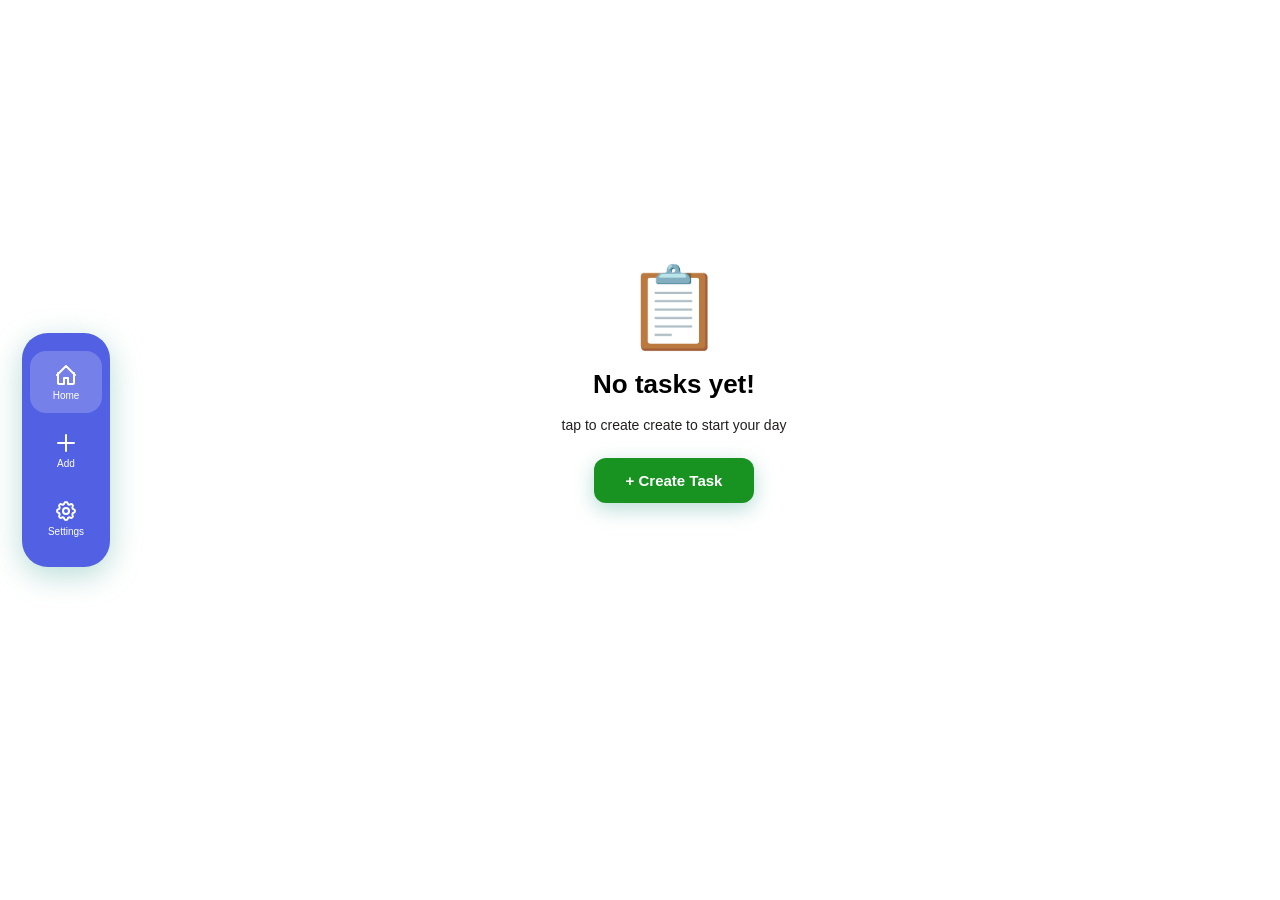
==== index.html @ 94e23e77 "Add files via upload" ====
<!doctype html>
<html lang="en">
  <head>
    <meta charset="UTF-8">
    <meta name="viewport" content="width=device-width,initial-scale=1.0">
    <title>ReFocusGen | Organize Tasks, Focus Better, Stay Productive</title>
    <link rel="icon" href="R.png" type="image/png">
    <meta name="description" content="ReFocusGen is a modern productivity and focus management platform designed to help users organize tasks, improve focus sessions and boost daily productivity with a clean and lightweight experience.">
    <meta name="keywords" content="productivity app, focus management, task manager, focus tool, productivity platform, daily planner, focus sessions, ReFocusGen">
    <link rel="preconnect" href="https://fonts.googleapis.com">
    <link rel="preconnect" href="https://fonts.gstatic.com" crossorigin>
    <link rel="stylesheet" href="style.css">
  </head>
  <body class="home-page">

    <nav class="navbar">
      <a href="index.html" class="navbar-link">
        <svg xmlns="http://www.w3.org/2000/svg" width="22" height="22" fill="none" viewBox="0 0 24 24" stroke="currentColor" stroke-width="2">
          <path stroke-linecap="round" stroke-linejoin="round" d="M3 12L12 3l9 9M4 10v10a1 1 0 001 1h5v-6h4v6h5a1 1 0 001-1V10" />
        </svg>
        <span>Home</span>
      </a>
      <a href="add.html" class="navbar-link">
        <svg xmlns="http://www.w3.org/2000/svg" width="22" height="22" fill="none" viewBox="0 0 24 24" stroke="currentColor" stroke-width="2">
          <path stroke-linecap="round" stroke-linejoin="round" d="M12 4v16m8-8H4" />
        </svg>
        <span>Add</span>
      </a>
      <a href="settings.html" class="navbar-link">
        <svg xmlns="http://www.w3.org/2000/svg" width="22" height="22" fill="none" viewBox="0 0 24 24" stroke="currentColor" stroke-width="2">
          <path stroke-linecap="round" stroke-linejoin="round" d="M10.325 4.317c.426-1.756 2.924-1.756 3.35 0a1.724 1.724 0 002.573 1.066c1.543-.94 3.31.826 2.37 2.37a1.724 1.724 0 001.065 2.572c1.756.426 1.756 2.924 0 3.35a1.724 1.724 0 00-1.066 2.573c.94 1.543-.826 3.31-2.37 2.37a1.724 1.724 0 00-2.572 1.065c-.426 1.756-2.924 1.756-3.35 0a1.724 1.724 0 00-2.573-1.066c-1.543.94-3.31-.826-2.37-2.37a1.724 1.724 0 00-1.065-2.572c-1.756-.426-1.756-2.924 0-3.35a1.724 1.724 0 001.066-2.573c-.94-1.543.826-3.31 2.37-2.37.996.608 2.296.07 2.572-1.065z" />
          <path stroke-linecap="round" stroke-linejoin="round" d="M15 12a3 3 0 11-6 0 3 3 0 016 0z" />
        </svg>
        <span>Settings</span>
      </a>
    </nav>

    <div id="empty-home" class="empty-state" style="display:none;">
      <div class="empty-icon">📋</div>
      <h3 class="big">No tasks yet!</h3>
      <p class="war">tap to create create to start your day</p>
      <a href="add.html">
        <button class="add-btn-empty">+ Create Task</button>
      </a>
    </div>

    <div id="mainContent" style="display:none;">
      <h2 class="home-title">Dashboard</h2>

      <div class="dash-filter-row">
        <select id="filterPriority" class="dash-filter-select" onchange="renderDashboard()">
          <option value="">All Priorities</option>
          <option value="easy">🟢 Easy</option>
          <option value="medium">🟡 Medium</option>
          <option value="hard">🔴 Hard</option>
          <option value="important">⭐ Important</option>
        </select>
        <select id="filterCategory" class="dash-filter-select" onchange="renderDashboard()">
          <option value="">All Categories</option>
          <option value="Education">🎓 Education</option>
          <option value="Personal">🏠 Personal</option>
          <option value="Work">💼 Work</option>
          <option value="other">📌 Other</option>
        </select>
      </div>

      <div class="dash-section">
        <div class="dash-section-title">Overall Progress</div>
        <div class="dash-main-row">
          <div class="dash-circle-wrap main-circle">
            <div id="overallDonut"></div>
            <div class="dash-circle-label">All Tasks</div>
            <div id="overallDetail" class="evedetail"></div>
          </div>
          <div class="dash-circle-wrap main-circle">
            <div id="todayDonut"></div>
            <div class="dash-circle-label">Today</div>
            <div id="todayDetail" class="dash-detail"></div>
          </div>
        </div>
      </div>

      <div class="dash-section">
        <div class="dash-section-title">By Priority</div>
        <div class="dash-grid" id="priorityGrid"></div>
      </div>

      <div class="dash-section">
        <div class="dash-section-title">By Category</div>
        <div class="dash-grid" id="categoryGrid"></div>
      </div>
      <div class="dash-legend">
        <span class="legend-dot" style="background:#4caf50;"></span> Completed
        <span class="legend-dot" style="background:#ef5350; margin-left:14px;"></span> Overdue
        <span class="legend-dot"></span> Pending
      </div>
    </div>

    <script src="script.js" defer></script>
  </body>
</html>
---- style.css ----
* {
  box-sizing: border-box;
  margin: 0;
  padding: 0;
}

body {
  font-size: 14px;
  font-family: 'Poppins', sans-serif;
}
.navbar {
  display: flex;
  align-items: center;
  flex-direction: row;
  justify-content: space-around;
  position: fixed;
  bottom: 20px;
  right: 20px;
  left: 20px;
  height: 64px;
  background-color:#5261e3 ;
  border-radius: 22px;
  box-shadow: 0 8px 30px rgba(75, 168, 153, 0.4);
  padding: 0 10px;
  z-index: 100;
}

.navbar-link {
  display: flex;
  flex-direction: column;
  align-items: center;
  text-decoration: none;
  color: white;
  font-size: 11px;
  font-family: 'Poppins', sans-serif;
  gap: 3px;
  padding: 8px 16px;
  border-radius: 14px;
  transition: all 0.2s ease;
}

.navbar-link:hover,
.navbar-link.active {
  color:white;
  background: rgba(255, 255, 255, 0.2);
}

.navbar-link svg {
  width: 22px;
  height: 22px;
}

.home-page {
  background-color: white;
  min-height: 100vh;
  padding: 30px 20px 100px;
}

.home-title {
  font-family: 'Inter', sans-serif;
  font-size: 26px;
  font-weight: 700;
  color: black;
  margin-bottom: 16px;
  text-align: center;
}
.empty-state {
  display: flex;
  flex-direction: column;
  align-items: center;
  justify-content: center;
  text-align: center;
  padding: 60px 30px 120px;
  min-height: 80vh;
  gap: 14px;
}

.empty-icon {
  font-size: 80px;
  animation: float 3s ease-in-out infinite;
}

@keyframes float {
  0%, 100% { transform: translateY(0); }
  50% { transform: translateY(-10px); }
}
.empty-img {
  object-fit: contain;
  width: 100%;
  max-width: 280px;
  height: 200px;
}
.big {
  font-family: 'Inter', sans-serif;
  font-size: 24px;
  font-weight: 700;
  color:black ;
}

.war {
  font-family: 'Poppins', sans-serif;
  font-size: 14px;
  color: #231f1f;
  max-width: 280px;
  line-height: 1.6;
}

.add-btn-empty {
  background-color: #189322;
  color: white;
  border: none;
  border-radius: 12px;
  font-family: 'Poppins', sans-serif;
  font-size: 15px;
  font-weight: 600;
  padding: 14px 32px;
  cursor: pointer;
  margin-top: 8px;
  box-shadow: 0 6px 20px rgba(75, 168, 153, 0.4);
  transition: all 0.2s ease;
}

.add-btn-empty:hover {
  transform: scale(1.10);
  box-shadow: 0 10px 30px rgba(75, 168, 153, 0.5);
}
.dash-filter-row {
  display: flex;
  gap: 8px;
  margin-bottom: 16px;
}
.dash-filter-select {
  flex: 1;
  padding: 10px 12px;
  border-radius: 12px;
  border: 2px solid #d0ecea;
  background: #ffffff;
  font-family: 'Poppins', sans-serif;
  font-size: 13px;
  color: #1a3a38;
  outline: none;
  cursor: pointer;
  appearance: none;
  -webkit-appearance: none;
  background-image: url("data:image/svg+xml,%3Csvg xmlns='http://www.w3.org/2000/svg' width='14' height='14' fill='none' viewBox='0 0 24 24' stroke='%234ba899'%3E%3Cpath stroke-linecap='round' stroke-linejoin='round' stroke-width='2' d='M19 9l-7 7-7-7'/%3E%3C/svg%3E");
  background-repeat: no-repeat;
  background-position: right 10px center;
  padding-right: 30px;
  transition: border-color 0.2s;
}
.dash-filter-select:focus {
  border-color: #4ba899;
}
.dash-section {
  background: #ffffff;
  border-radius: 20px;
  padding: 18px 16px 20px;
  margin-bottom: 16px;
  box-shadow: 0 4px 20px rgba(0,0,0,0.06);
}

.dash-section-title {
  font-family: 'Inter', sans-serif;
  font-size: 13px;
  font-weight: 700;
  color: black;
  text-transform: uppercase;
  letter-spacing: 1px;
  margin-bottom: 16px;
}

.dash-main-row {
  display: flex;
  justify-content: space-around;
  align-items: flex-start;
  gap: 10px;
}
.dash-grid {
  display: grid;
  grid-template-columns: 1fr 1fr;
  gap: 14px;
}
.dash-grid.dash-grid-single {
  grid-template-columns: 1fr;
  max-width: 160px;
  margin: 0 auto;
}
.dash-circle-wrap {
  display: flex;
  flex-direction: column;
  align-items: center;
  gap: 6px;
}
.dash-circle-wrap svg {
  display: block;
}
.dash-circle-label {
  font-family: 'Poppins', sans-serif;
  font-size: 13px;
  font-weight: 600;
  color: #1a3a38;
  text-align: center;
}
.evedetail {
  display: flex;
  flex-direction: column;
  align-items: center;
  gap: 2px;
}
.detail-done {
  font-family: 'Poppins', sans-serif;
  font-size: 11px;
  font-weight: 600;
  color: #4caf50;
}
.detail-overdue {
  font-family: 'Poppins', sans-serif;
  font-size: 11px;
  font-weight: 600;
  color:#b01717 ;
}
.detail-left {
  font-family: 'Poppins', sans-serif;
  font-size: 11px;
  font-weight: 600;
  color: #ff9800;
}

.detail-none {
  font-family: 'Poppins', sans-serif;
  font-size: 11px;
  color: #bbb;
}

.dash-legend {
  display: flex;
  align-items: center;
  justify-content: center;
  font-family: 'Poppins', sans-serif;
  font-size: 12px;
  color: #6b8e8b;
  gap: 6px;
  margin-top: 4px;
  margin-bottom: 8px;
}

.legend-dot {
  display: inline-block;
  width: 10px;
  height: 10px;
  border-radius: 50%;
  background:#ff9800; 
  margin-left:14px;
}
.task-container {
  display: flex;
  flex-direction: column;
  gap: 14px;
  border: 2px soild black;
}
.card-task {
  background: #ffffff;
  border-radius: 18px;
  padding: 18px 20px;
  display: flex;
  flex-direction: column;
  gap: 10px;
  box-shadow: 0 4px 20px rgba(0, 0, 0, 0.07);
  border-left: 5px solid #4ba899;
  transition: box-shadow 0.2s ease;
}

.card-task:hover {
  box-shadow: 0 8px 30px rgba(0, 0, 0, 0.13);
}

.taskh {
  font-family: 'Inter', sans-serif;
  font-size: 16px;
  font-weight: 700;
  color: #1a3a38;
  text-transform: uppercase;
  letter-spacing: 0.5px;
  border-bottom: 2px solid #064b29;
  padding-bottom: 8px;
  text-align: center;
}

.details-html {
  display: flex;
  flex-direction: column;
  gap: 4px;
}

.taskother,
.category-tag {
  font-family: 'Poppins', sans-serif;
  font-size: 13px;
  color: #5a7a78;
}

.task-fade {
  opacity: 0.6;
  filter: grayscale(30%);
  border-left-color: #4caf50;
}

.tick-mark {
  color: #4caf50;
  margin-right: 6px;
  font-size: 1rem;
  font-weight: bold;
}
.done {
  background: linear-gradient(to right, #4caf50, #056b0e);
  color: white;
  border: none;
  padding: 7px 14px;
  border-radius: 8px;
  cursor: pointer;
  font-family: 'Poppins', sans-serif;
  font-size: 13px;
  transition: all 0.2s ease;
}

.done:hover { transform: scale(1.05); box-shadow: 0 4px 15px rgba(76,175,80,0.4); }

.edit {
  background: linear-gradient(to left, #2935f8, #0d1c74);
  color: white;
  border: none;
  padding: 7px 14px;
  border-radius: 8px;
  cursor: pointer;
  font-family: 'Poppins', sans-serif;
  font-size: 13px;
  transition: all 0.2s ease;
}

.edit:hover { transform: scale(1.05); box-shadow: 0 4px 15px rgba(41,53,248,0.4); }

.delete {
  background: linear-gradient(to top, #ef5350, #c62828);
  color: white;
  border: none;
  padding: 7px 14px;
  border-radius: 8px;
  cursor: pointer;
  font-family: 'Poppins', sans-serif;
  font-size: 13px;
  transition: all 0.2s ease;
}

.delete:hover { transform: scale(1.05); box-shadow: 0 4px 15px rgba(239,83,80,0.4); }

.schedule {
  background:linear-gradient(to bottom,#88d26e,#ec906f,#eda5df);
  min-height: 100vh;
  display: flex;
  flex-direction: column;
  align-items: center;
  padding: 30px 20px 120px;
}

.add-page-wrapper {
  width: 100%;
  max-width: 420px;
}

.add-header {
  text-align: center;
  margin-bottom: 24px;
}

.add-header-icon {
  font-size: 48px;
  margin-bottom: 8px;
}

.add-title {
  font-family: 'Inter', sans-serif;
  color: white;
  font-size: 24px;
  font-weight: 700;
  text-transform: uppercase;
  letter-spacing: 1px;
  text-shadow: 0 2px 8px rgba(0,0,0,0.15);
}

.add-subtitle {
  font-family: 'Poppins', sans-serif;
  color: rgba(255,255,255,0.8);
  font-size: 13px;
  margin-top: 4px;
}

.input-group {
  background: rgba(255, 255, 255, 0.15);
  backdrop-filter: blur(12px);
  -webkit-backdrop-filter: blur(12px);
  border: 1px solid rgba(255, 255, 255, 0.3);
  padding: 24px 22px;
  border-radius: 24px;
  display: flex;
  flex-direction: column;
  gap: 4px;
  box-shadow: 0 8px 32px rgba(0,0,0,0.12);
}

.form {
  display: flex;
  flex-direction: column;
  gap: 7px;
  margin-bottom: 16px;
}
.form label {
  color: white;
  font-size: 13px;
  font-weight: 600;
  font-family: 'Poppins', sans-serif;
  display: flex;
  align-items: center;
  gap: 6px;
}
.label-icon { font-size: 15px; }
#taskwork,
#time {
  width: 100%;
  padding: 12px 14px;
  border-radius: 12px;
  border: 2px solid rgba(255,255,255,0.4);
  background: #ececec;
  font-family: 'Poppins', sans-serif;
  font-size: 14px;
  color: #333;
  outline: none;
  transition: all 0.2s ease;
}
#taskwork:focus,
#time:focus {
  border-color: #4ba899;
  background: #ffffff;
  box-shadow: 0 0 0 3px rgba(75, 168, 153, 0.2);
}
#taskwork::placeholder { 
  color: #aaa; }
.tasklevel,
.worktype {
  width: 100%;
  padding: 12px 14px;
  border-radius: 12px;
  background: rgba(255,255,255,0.9);
  border: 2px solid rgba(255,255,255,0.4);
  font-family: 'Poppins', sans-serif;
  font-size: 14px;
  color: #333;
  outline: none;
  cursor: pointer;
  appearance: none;
  -webkit-appearance: none;
  background-image: url("data:image/svg+xml,%3Csvg xmlns='http://www.w3.org/2000/svg' width='16' height='16' fill='none' viewBox='0 0 24 24' stroke='%23666'%3E%3Cpath stroke-linecap='round' stroke-linejoin='round' stroke-width='2' d='M19 9l-7 7-7-7'/%3E%3C/svg%3E");
  background-repeat: no-repeat;
  background-position: right 12px center;
  padding-right: 36px;
  transition: all 0.2s ease;
}
.tasklevel:focus,
.worktype:focus {
  border-color: #4ba899;
  background-color: #ffffff;
  box-shadow: 0 0 0 3px rgba(75, 168, 153, 0.2);
}
.create-btn {
  display: flex;
  justify-content: center;
  margin-top: 8px;
}
.add-task-btn {
  display: flex;
  align-items: center;
  gap: 8px;
  padding: 14px 36px;
  border: none;
  border-radius: 50px;
  background-color: white;
  color: #2a7a72;
  font-family: 'Poppins', sans-serif;
  font-size: 15px;
  font-weight: 700;
  cursor: pointer;
  box-shadow: 0 6px 20px rgba(0,0,0,0.15);
  transition: all 0.25s ease;
  position: relative;
  overflow: hidden;
}

.add-task-btn::before {
  content: '';
  position: absolute;
  inset: -2px;
  border-radius: 52px;
  background: linear-gradient(to left, #4ba899, #c47834);
  z-index: -1;
}

.add-task-btn:hover { transform: translateY(-2px); box-shadow: 0 10px 30px rgba(0,0,0,0.2); }
.add-task-btn:active { transform: translateY(0); }

.btn-icon { font-size: 20px; font-weight: 700; line-height: 1; }
.taskpreview {
  margin-top: 28px;
  display: flex;
  flex-direction: column;
  gap: 14px;
  padding-bottom: 80px;
  width: 100%;
  max-width: 420px;
}
.preview-card { 
  border-left-color: #e4b27c; }

.preview-empty {
  text-align: center;
  color: rgba(255,255,255,0.7);
  font-family: 'Poppins', sans-serif;
  font-size: 14px;
  padding: 20px;
  background: rgba(255,255,255,0.1);
  border-radius: 14px;
  border: 1px dashed rgba(255,255,255,0.4);
}
.focus-mode-btn {
  position: fixed;
  top: 18px;
  right: 18px;
  z-index: 90;
  display: flex;
  align-items: center;
  gap: 6px;
  padding: 10px 16px;
  background: #868686;
  backdrop-filter: blur(10px);
  -webkit-backdrop-filter: blur(10px);
  border:2px solid #e2df8c;
  border-radius: 50px;
  color: #cccf77;
  font-family: 'Poppins', sans-serif;
  font-size: 13px;
  font-weight: 600;
  cursor: pointer;
  box-shadow: 0 4px 16px rgba(0,0,0,0.15);
  transition: all 0.2s ease;
}

.focus-mode-btn:hover {
  background: rgba(255,255,255,0.35);
  transform: translateY(-1px);
  color:#f2c4c1 ;
}

.focus-overlay {
  position: fixed;
  inset: 0;
  background: rgba(0,0,0,0.6);
  backdrop-filter: blur(6px);
  display: flex;
  align-items: center;
  justify-content: center;
  z-index: 200;
  padding: 20px;
}

.focus-setup-card {
  background: #ffffff;
  border-radius: 28px;
  padding: 32px 28px;
  width: 100%;
  max-width: 360px;
  position: relative;
  box-shadow: 0 20px 60px rgba(0,0,0,0.3);
}

.focus-close-btn {
  position: absolute;
  top: 16px;
  right: 16px;
  background: #f0f0f0;
  border: none;
  border-radius: 50%;
  width: 34px;
  height: 34px;
  font-size: 16px;
  cursor: pointer;
  display: flex;
  align-items: center;
  justify-content: center;
  color: #555;
  transition: background 0.2s;
}

.focus-close-btn:hover { background: #e0e0e0; }

.focus-setup-icon {
  font-size: 48px;
  text-align: center;
  margin-bottom: 8px;
}

.focus-setup-title {
  font-family: 'Inter', sans-serif;
  font-size: 22px;
  font-weight: 700;
  color: #1a3a38;
  text-align: center;
  margin-bottom: 4px;
}

.focus-setup-sub {
  font-family: 'Poppins', sans-serif;
  font-size: 13px;
  color: #888;
  text-align: center;
  margin-bottom: 24px;
}

.focus-form {
  display: flex;
  flex-direction: column;
  gap: 12px;
}

.focus-label {
  font-family: 'Poppins', sans-serif;
  font-size: 12px;
  font-weight: 700;
  color: #4ba899;
  text-transform: uppercase;
  letter-spacing: 0.8px;
}

.focus-select,
.focus-input {
  width: 100%;
  padding: 11px 14px;
  border-radius: 12px;
  border: 2px solid #d0ecea;
  font-family: 'Poppins', sans-serif;
  font-size: 14px;
  color: #1a3a38;
  outline: none;
  background: #f8fffe;
  transition: border-color 0.2s;
}

.focus-select:focus,
.focus-input:focus { border-color: #4ba899; }

.focus-presets {
  display: flex;
  gap: 8px;
}

.focus-preset {
  flex: 1;
  padding: 9px 0;
  border-radius: 10px;
  border: 2px solid #d0ecea;
  background: #f8fffe;
  font-family: 'Poppins', sans-serif;
  font-size: 13px;
  font-weight: 600;
  color: #4ba899;
  cursor: pointer;
  transition: all 0.2s;
}

.focus-preset.active,
.focus-preset:hover {
  background: #4ba899;
  border-color: #4ba899;
  color: white;
}

.focus-sound-label {
  display: flex;
  align-items: center;
  gap: 10px;
  font-family: 'Poppins', sans-serif;
  font-size: 14px;
  color: #1a3a38;
  cursor: pointer;
  padding: 10px 14px;
  border-radius: 12px;
  background: #f8fffe;
  border: 2px solid #d0ecea;
}

.focus-sound-label input[type="checkbox"] {
  width: 18px;
  height: 18px;
  accent-color: #4ba899;
  cursor: pointer;
}

.focus-start-btn {
  width: 100%;
  padding: 15px;
  background: linear-gradient(to right, #4ba899, #2a7a72);
  color: white;
  border: none;
  border-radius: 14px;
  font-family: 'Poppins', sans-serif;
  font-size: 15px;
  font-weight: 700;
  cursor: pointer;
  box-shadow: 0 6px 20px rgba(75,168,153,0.4);
  transition: all 0.2s ease;
  margin-top: 4px;
}

.focus-start-btn:hover { transform: translateY(-2px); box-shadow: 0 10px 30px rgba(75,168,153,0.5); }

.focus-screen {
  position: fixed;
  inset: 0;
  background: linear-gradient(to bottom,#113e2d,#0d4415);
  display: flex;
  align-items: center;
  justify-content: center;
  z-index: 300;
  flex-direction: column;
}

.focus-screen-inner {
  display: flex;
  flex-direction: column;
  align-items: center;
  gap: 14px;
  padding: 40px 30px 100px;
  width: 100%;
  max-width: 380px;
  text-align: center;
}

.focus-stop-btn {
  position: fixed;
  top: 20px;
  right: 20px;
  background: rgba(255,255,255,0.15);
  border: 1px solid rgba(255,255,255,0.3);
  color: white;
  border-radius: 50px;
  padding: 10px 18px;
  font-family: 'Poppins', sans-serif;
  font-size: 13px;
  font-weight: 600;
  cursor: pointer;
  transition: background 0.2s;
}

.focus-stop-btn:hover { background: rgba(255,255,255,0.25); }

.focus-screen-emoji { font-size: 40px; }

.focus-screen-title {
  font-family: 'Inter', sans-serif;
  font-size: 22px;
  font-weight: 700;
  color: white;
  text-transform: uppercase;
  letter-spacing: 1px;
}

.focus-screen-meta {
  font-family: 'Poppins', sans-serif;
  font-size: 13px;
  color: rgba(255,255,255,0.6);
}

.focus-ring-wrap { margin: 8px 0; }

.focus-percent-text {
  font-family: 'Poppins', sans-serif;
  font-size: 14px;
  font-weight: 600;
  color: rgba(255,255,255,0.85);
  letter-spacing: 0.5px;
}

.focus-bar-outer {
  width: 100%;
  height: 10px;
  background: rgba(255,255,255,0.15);
  border-radius: 10px;
  overflow: hidden;
}

.focus-bar-inner {
  height: 100%;
  width: 0%;
  background: linear-gradient(to top, #4ba899, #4caf50);
  border-radius: 10px;
  transition: width 1s linear;
}

.focus-bar-labels {
  display: flex;
  justify-content: space-between;
  width: 100%;
  font-family: 'Poppins', sans-serif;
  font-size: 12px;
  font-weight: 600;
}

.settings-page {
  background: white;
  min-height: 100vh;
  padding: 30px 20px 120px;
}

.settings-content {
  max-width: 380px;
  margin: 0 auto;
  text-align: center;
}

.settings-title {
  font-family: 'Inter', sans-serif;
  font-size: 26px;
  font-weight: 700;
  color: #1a3a38;
  margin-bottom: 6px;
}

.settings-sub {
  font-family: 'Poppins', sans-serif;
  font-size: 13px;
  color: #6b8e8b;
  margin-bottom: 28px;
}

.settings-card {
  background: white;
  border-radius: 20px;
  padding: 20px;
  box-shadow: 0 4px 20px rgba(0,0,0,0.07);
  margin-bottom: 16px;
  text-align: left;
}

.settings-card-header {
  display: flex;
  align-items: center;
  gap: 10px;
  margin-bottom: 6px;
}

.settings-card-icon { font-size: 22px; }

.settings-card-label {
  font-family: 'Inter', sans-serif;
  font-size: 16px;
  font-weight: 700;
  color: #1a3a38;
}

.settings-card-desc {
  font-family: 'Poppins', sans-serif;
  font-size: 12px;
  color: #888;
  margin-bottom: 14px;
}
.theme-toggle-row {
  display: flex;
  gap: 10px;
}

.theme-btn {
  flex: 1;
  padding: 12px;
  border-radius: 12px;
  border: 2px solid #d0ecea;
  font-family: 'Poppins', sans-serif;
  font-size: 14px;
  font-weight: 600;
  cursor: pointer;
  transition: all 0.2s ease;
}

.theme-btn-light {
  background: #f8fffe;
  color: #1a3a38;
}

.theme-btn-dark {
  background: #f8fffe;
  color: #1a3a38;
}

.theme-btn.active.theme-btn-light {
  background-color: #dedbdb;
  border-color: #4ba899;
  color: #2a7a72;
}

.theme-btn.active.theme-btn-dark {
  background: linear-gradient(to bottom, #1a3a38, #0d2b28);
  border-color: #1a3a38;
  color: white;
}

.clear-btn {
  width: 100%;
  padding: 13px;
  background: linear-gradient(to bottom, #ef5350, #c62828);
  color: white;
  border: none;
  border-radius: 12px;
  font-family: 'Poppins', sans-serif;
  font-size: 14px;
  font-weight: 600;
  cursor: pointer;
  transition: all 0.2s ease;
}

.clear-btn:hover { transform: translateY(-1px); box-shadow: 0 6px 20px rgba(239,83,80,0.4); }

.toast {
  position: fixed;
  top: 30px;
  left: 50%;
  transform: translateX(-50%) translateY(-60px);
  background: #333;
  color: white;
  padding: 12px 24px;
  border-radius: 12px;
  font-family: 'Poppins', sans-serif;
  font-size: 14px;
  font-weight: 500;
  box-shadow: 0 8px 24px rgba(0,0,0,0.2);
  z-index: 999;
  transition: transform 0.3s ease;
  white-space: nowrap;
}

.toast.toast-show { transform: translateX(-50%) translateY(0); }
.toast.toast-success { background: linear-gradient(135deg, #4ba899, #38847c); }
.toast.toast-error { background: linear-gradient(135deg, #ef5350, #c62828); 
}

.task-overdue {
  border-left-color: #b01717  !important;
  background: white !important;
  box-shadow: 0 4px 20px rgba(239, 83, 80, 0.15) !important;
}

.overdue-badge {
  display: inline-block;
  background: #ef5350;
  color: white;
  font-size: 9px;
  font-weight: 700;
  letter-spacing: 0.8px;
  padding: 2px 7px;
  border-radius: 20px;
  vertical-align: middle;
  margin-left: 6px;
  font-family: 'Poppins', san;
}

.task-time-bar-wrap {
  display: flex;
  align-items: center;
  gap: 8px;
  margin-top: 2px;
}
.task-time-bar-outer {
  flex: 1;
  height: 7px;
  background: #e8f0ee;
  border-radius: 10px;
  overflow: hidden;
}
.task-time-bar-inner {
  height: 100%;
  border-radius: 10px;
  transition: width 0.4s ease;
}
.tbar-ok     { 
  background: linear-gradient(90deg, #4caf50, #66bb6a);
}
.tbar-warn   {
  background: linear-gradient(90deg, #ff9800, #ffa726); 
}
.tbar-urgent { 
   background: linear-gradient(90deg, #ff5722,#b01717); 
}
.tbar-overdue { 
  background: transparent; width: 0 !important; }
.task-time-label {
  font-family: 'Poppins', sans-serif;
  font-size: 10px;
  font-weight: 700;
  white-space: nowrap;
  flex-shrink: 0;
}
.tbar-ok-text     { 
  color: #4caf50; 
}
.tbar-warn-text   { 
  color: #ff9800;
}
.tbar-urgent-text { 
  color: #ff5722; 
}
.tbar-overdue-text { 
  color: #b01717;
}
body.dark-mode.home-page {
  background: linear-gradient(160deg, #0d1f1e 0%, #122e2b 100%);
}

body.dark-mode .home-title,
body.dark-mode .big {
  color: #c8f0ed;
}
body.dark-mode .war {
  color: #7ab5b0;
}
body.dark-mode .dash-section {
  background: #1a2e2c;
  box-shadow: 0 4px 20px rgba(0,0,0,0.3);
}
body.dark-mode .dash-section-title { color:#4ba899; 
}

body.dark-mode .dash-circle-label { color:#c8f0ed; 
}

body.dark-mode .dash-filter-select {
  background: #1a2e2c;
  border-color: #2a4a46;
  color: #c8f0ed;
}
body.dark-mode .dash-legend { color: #7ab5b0;
}
body.dark-mode .detail-none { color: #4a6a68; 
}
body.dark-mode .add-btn-empty {
  box-shadow: 0 6px 20px rgba(75,168,153,0.2);
}
body.dark-mode.settings-page {
  background: linear-gradient(to top,#0b160e,#121118);
}

body.dark-mode .settings-title { color: #c8f0ed;
}
body.dark-mode .settings-sub   { color: #7ab5b0;
}
body.dark-mode .settings-card {
  background: #1a2e2c;
  box-shadow: 0 4px 20px rgba(0,0,0,0.3);
}
body.dark-mode .settings-card-label { color: #c8f0ed;
}
body.dark-mode .settings-card-desc  { color: #5a8a88;
}

body.dark-mode .theme-btn {
  background: #122e2b;
  border-color: #2a4a46;
  color: #c8f0ed;
}
body.dark-mode .card-task {
  background: #1a2e2c;
  box-shadow: 0 4px 20px rgba(0,0,0,0.2);
}
body.dark-mode .task-overdue {
  background: linear-gradient(135deg, #3a1212, #2e0e0e) !important;
  box-shadow: 0 4px 20px rgba(239, 83, 80, 0.2) !important;
}
body.dark-mode .task-time-bar-outer {
  background: #2a4a46;
}

body.dark-mode .taskh { 
  color: #c8f0ed; border-bottom-color: #2a4a46;
  }
body.dark-mode .taskother,
body.dark-mode .category-tag { 
color: #7ab5b0; 
}
body.dark-mode .focus-setup-card {
  background: #1a2e2c;
}

body.dark-mode .focus-setup-title { color: #c8f0ed; 
}
body.dark-mode .focus-select,
body.dark-mode .focus-input {
  background: #122e2b;
  border-color: #2a4a46;
  color: #c8f0ed;
}
body.dark-mode .focus-preset {
  background: #122e2b;
  border-color: #2a4a46;
  color: #4ba899;
}
body.dark-mode .focus-sound-label {
  background: #122e2b;
  border-color: #2a4a46;
  color: #c8f0ed;
}
body.dark-mode .focus-close-btn {
  background: #2a4a46;
  color: #c8f0ed;
}
body.dark-mode .navbar {
  background: linear-gradient(135deg, #2a6a62, #1e4e48);
}
body.dark-mode.schedule {
  background:linear-gradient(to bottom,#141c1f,#1a281c) ;
}
@media (min-width: 481px) {
  .home-page      { padding: 36px 32px 110px; }
  .schedule       { padding: 36px 32px 120px; }
  .settings-page  { padding: 36px 32px 120px; }

  .home-title   { font-size: 30px; }
  .add-title    { font-size: 27px; }
  .settings-title { font-size: 28px; }
  .big          { font-size: 26px; }
  .settings-content  { max-width: 500px; }
  .add-page-wrapper  { max-width: 500px; }
  .taskpreview       { max-width: 500px; }

  .dash-main-row { gap: 20px; }
  .main-circle svg { width: 155px !important; height: 155px !important; }

  .taskpreview {
    display: grid;
    grid-template-columns: 1fr 1fr;
    gap: 14px;
  }
    .taskpreview .preview-empty { grid-column: 1 / -1; }

  .navbar {
    left: 30px;
    right: 30px;
  }
}

@media (min-width: 768px) {

  .navbar {
    flex-direction: column;
    justify-content: center;
    gap: 6px;
    bottom: auto;
    top: 50%;
    left: 16px;
    right: auto;
    transform: translateY(-50%);
    width: 80px;
    height: auto;
    padding: 18px 8px;
    border-radius: 26px;
  }
  .navbar-link {
    padding: 12px 6px;
    font-size: 10px;
    width: 100%;
    justify-content: center;
    border-radius: 16px;
  }
    .navbar-link svg { width: 24px; height: 24px; }
      .home-page      { padding: 44px 48px 60px 116px; }
  .schedule       { padding: 44px 48px 60px 116px; }
  .settings-page  { padding: 44px 48px 60px 116px; }
    .home-title     { font-size: 34px; margin-bottom: 22px; }
  .add-title      { font-size: 28px; }
  .settings-title { font-size: 30px; }
  #mainContent       { max-width: 960px; margin: 0 auto; }
  .settings-content  { max-width: 640px; }
    .main-circle svg {
    width: 170px !important;
    height: 170px !important;
  }
  .dash-grid .dash-circle-wrap svg {
    width: 118px !important;
    height: 118px !important;
  }
  .dash-circle-label { font-size: 14px; }
  .dash-section      { padding: 22px 24px 26px; }
  .dash-section-title { font-size: 14px; }

  .dash-grid {
    grid-template-columns: repeat(4, 1fr);
    gap: 18px;
  }
  .dash-grid.dash-grid-single {
    grid-template-columns: 1fr;
    max-width: 200px;
  }
    .dash-filter-row { gap: 14px; }
  .dash-filter-select { font-size: 14px; padding: 12px 14px; }
    .add-page-wrapper {
    display: grid;
    grid-template-columns: 420px 1fr;
    grid-template-rows: auto 1fr;
    column-gap: 36px;
    width: 100%;
    max-width: 900px;
    align-items: start;
  }
    .add-header   { grid-column: 1 / -1; }
  .input-group  { grid-column: 1; grid-row: 2; }
  .taskpreview  {
    grid-column: 2;
    grid-row: 2;
    margin-top: 0;
    max-width: none;
    display: flex;
    flex-direction: column;
    padding-bottom: 0;
  }
  .taskpreview .preview-empty { grid-column: unset; }
    .settings-cards-grid {
    display: grid;
    grid-template-columns: 1fr 1fr;
    gap: 16px;
  }
    .focus-screen-inner { max-width: 480px; padding: 50px 40px 80px; }
  .focus-ring-wrap svg { transform: scale(1.2); }
    .focus-setup-card { max-width: 440px; padding: 36px 36px; }
    .toast { left: calc(50% + 40px); }
}
@media (min-width: 1200px) {
  .navbar {
    left: 22px;
    width: 88px;
  }

  .home-page      { padding: 52px 64px 60px 132px; }
  .schedule       { padding: 52px 64px 60px 132px; }
  .settings-page  { padding: 52px 64px 60px 132px; }
  .home-title     { font-size: 38px; }
  .settings-title { font-size: 32px; }

  #mainContent      { max-width: 1160px; }
  .settings-content { max-width: 760px; }
  .main-circle svg {
    width: 200px !important;
    height: 200px !important;
  }
  .dash-grid .dash-circle-wrap svg {
    width: 138px !important;
    height: 138px !important;
  }
    .dash-circle-label  { font-size: 15px; }
  .dash-section       { padding: 26px 30px 30px; }
  .dash-grid          { gap: 22px; }
    .add-page-wrapper {
    grid-template-columns: 460px 1fr;
    max-width: 1060px;
  }
  .focus-setup-card   { max-width: 480px; }
  .focus-screen-inner { max-width: 540px; }
.toast { left: calc(50% + 44px); }
}
@media (min-width: 1600px) {
  .home-page      { padding: 60px 80px 60px 140px; }
  .schedule       { padding: 60px 80px 60px 140px; }
  .settings-page  { padding: 60px 80px 60px 140px; }
  .home-title   { font-size: 42px; }

  #mainContent  { max-width: 1400px; }

  .main-circle svg {
    width: 220px !important;
    height: 220px !important;
  }
  .dash-grid .dash-circle-wrap svg {
    width: 155px !important;
    height: 155px !important;
  }
  .dash-grid { gap: 28px; }

  .add-page-wrapper {
    grid-template-columns: 500px 1fr;
    max-width: 1200px;
  }
}
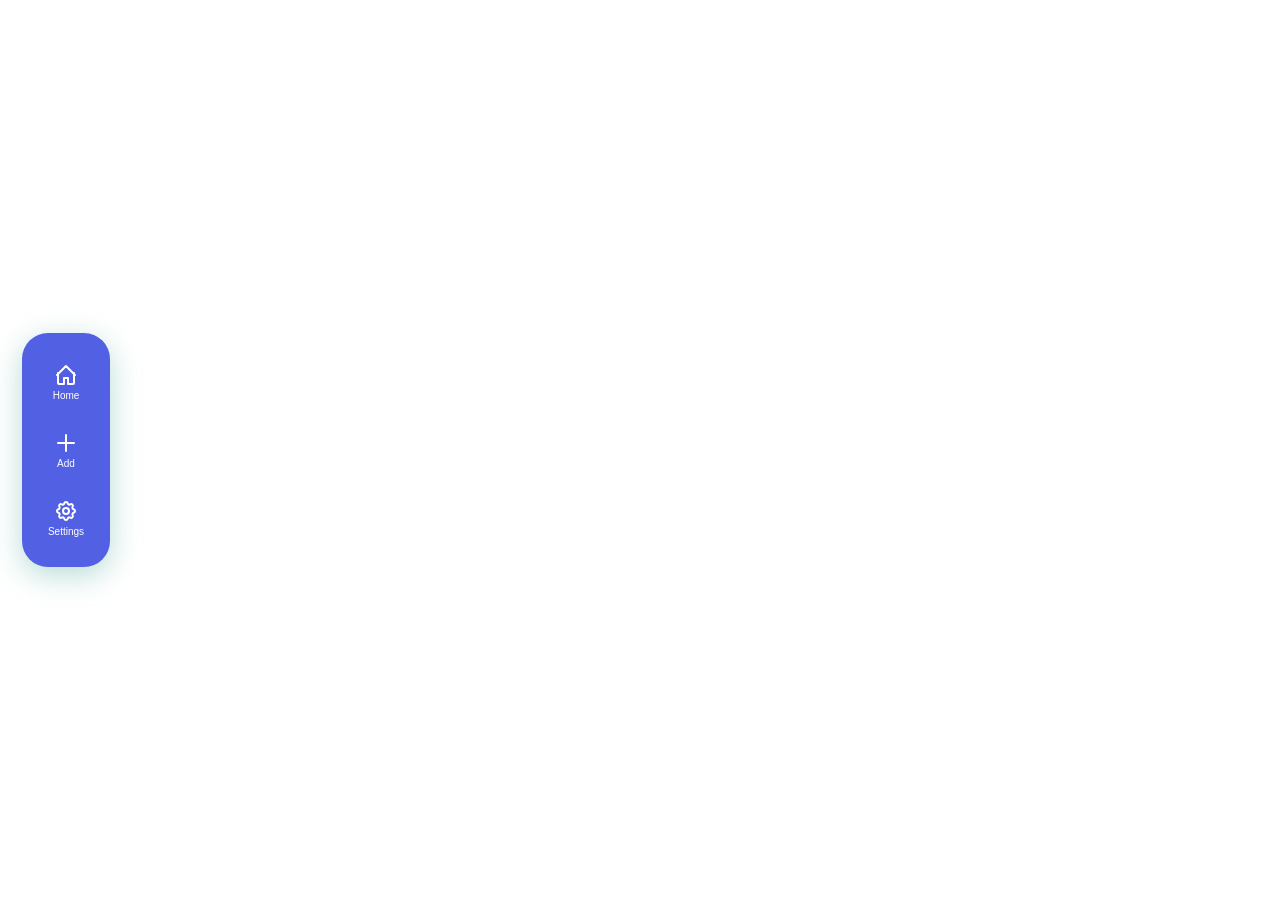
==== commit db80230a: "Add files via upload" ====
--- a/index.html
+++ b/index.html
@@ -95,7 +95,14 @@
         <span class="legend-dot"></span> Pending
       </div>
     </div>
+<script src="js/storage.js"   defer></script>
+<script src="js/theme.js"     defer></script>
+<script src="js/nav.js"       defer></script>
+<script src="js/toast.js"     defer></script>
+<script src="js/dashboard.js" defer></script>
+<script src="js/tasks.js"     defer></script>
+<script src="js/focus.js"     defer></script>
+<script src="js/main.js"      defer></script>
 
-    <script src="script.js" defer></script>
   </body>
 </html>
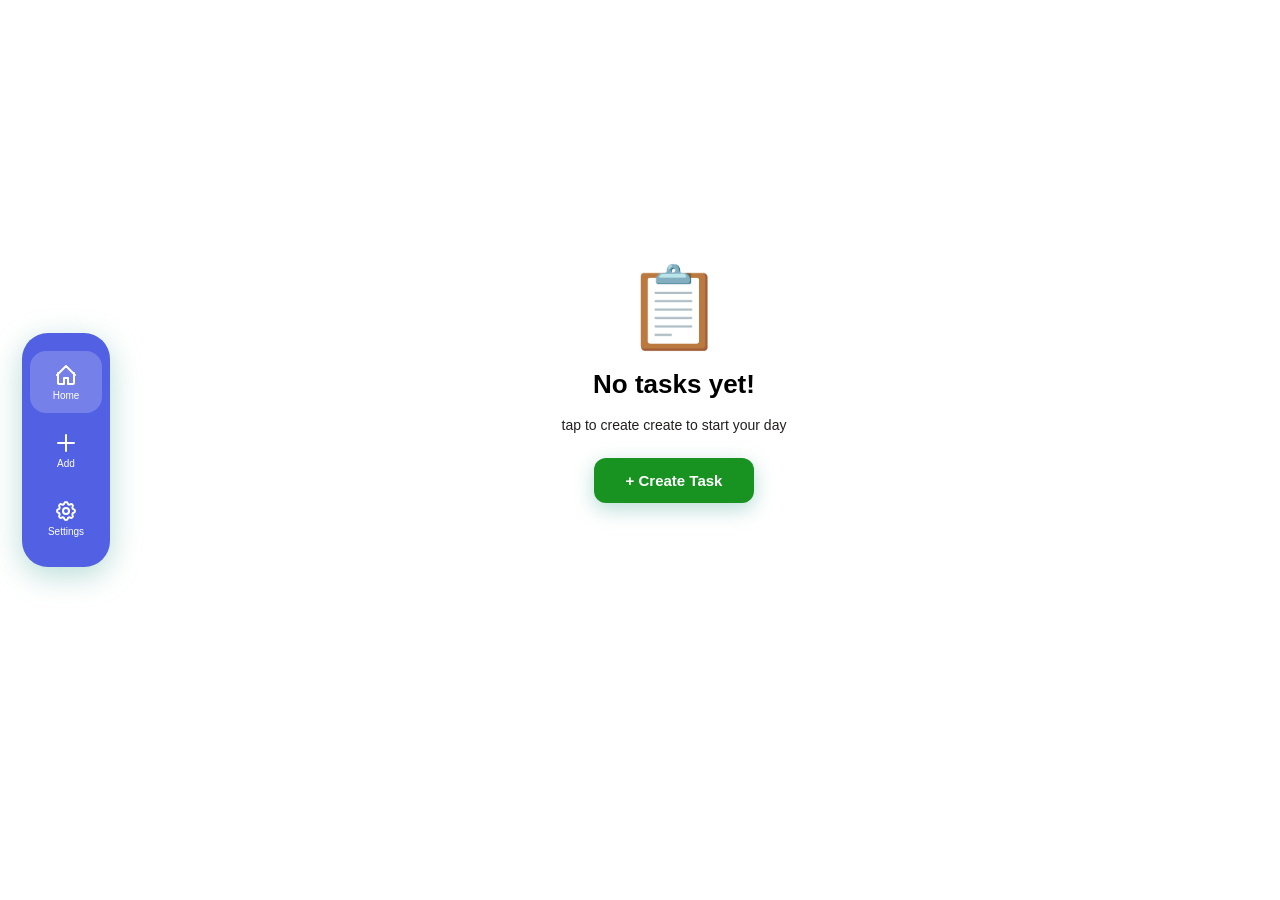
==== commit f325430a: "Add files via upload" ====
--- a/index.html
+++ b/index.html
@@ -95,14 +95,6 @@
         <span class="legend-dot"></span> Pending
       </div>
     </div>
-<script src="js/storage.js"   defer></script>
-<script src="js/theme.js"     defer></script>
-<script src="js/nav.js"       defer></script>
-<script src="js/toast.js"     defer></script>
-<script src="js/dashboard.js" defer></script>
-<script src="js/tasks.js"     defer></script>
-<script src="js/focus.js"     defer></script>
-<script src="js/main.js"      defer></script>
-
+    <script src="script.js" defer></script>
   </body>
 </html>
